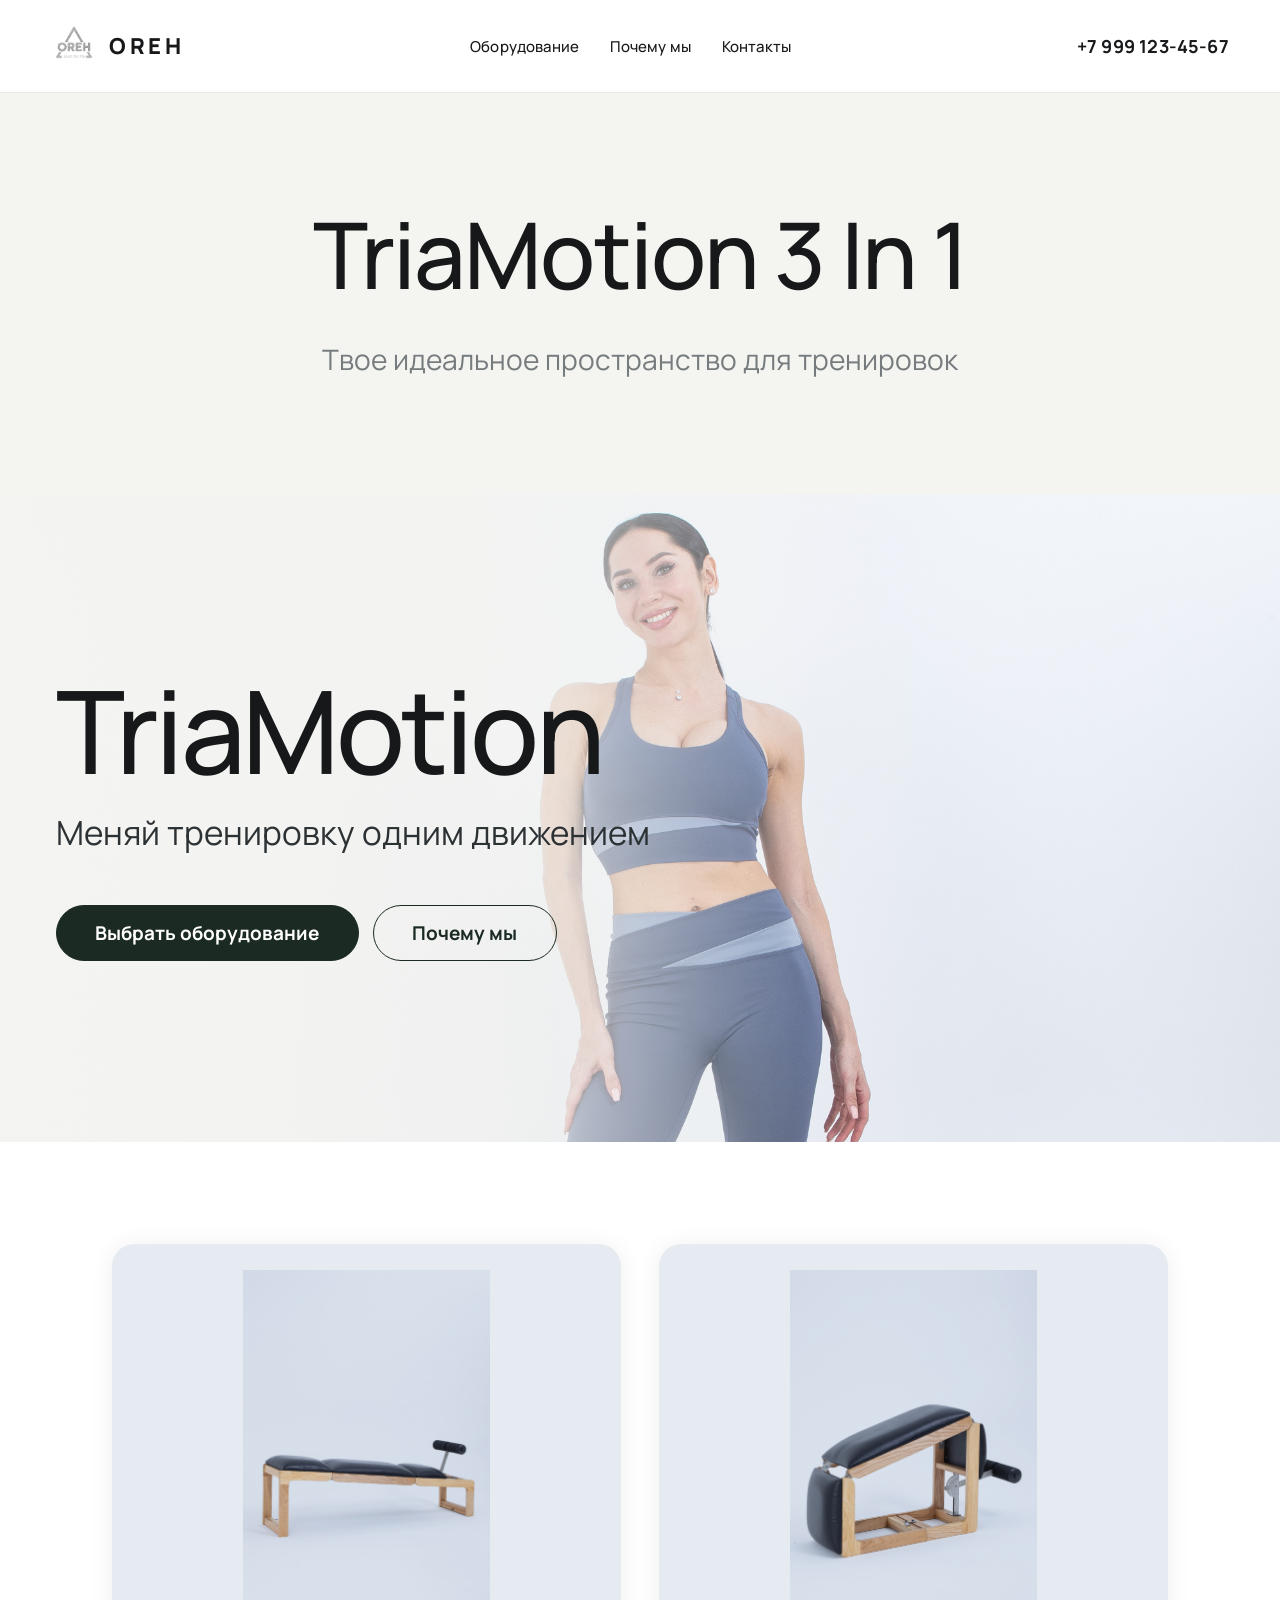
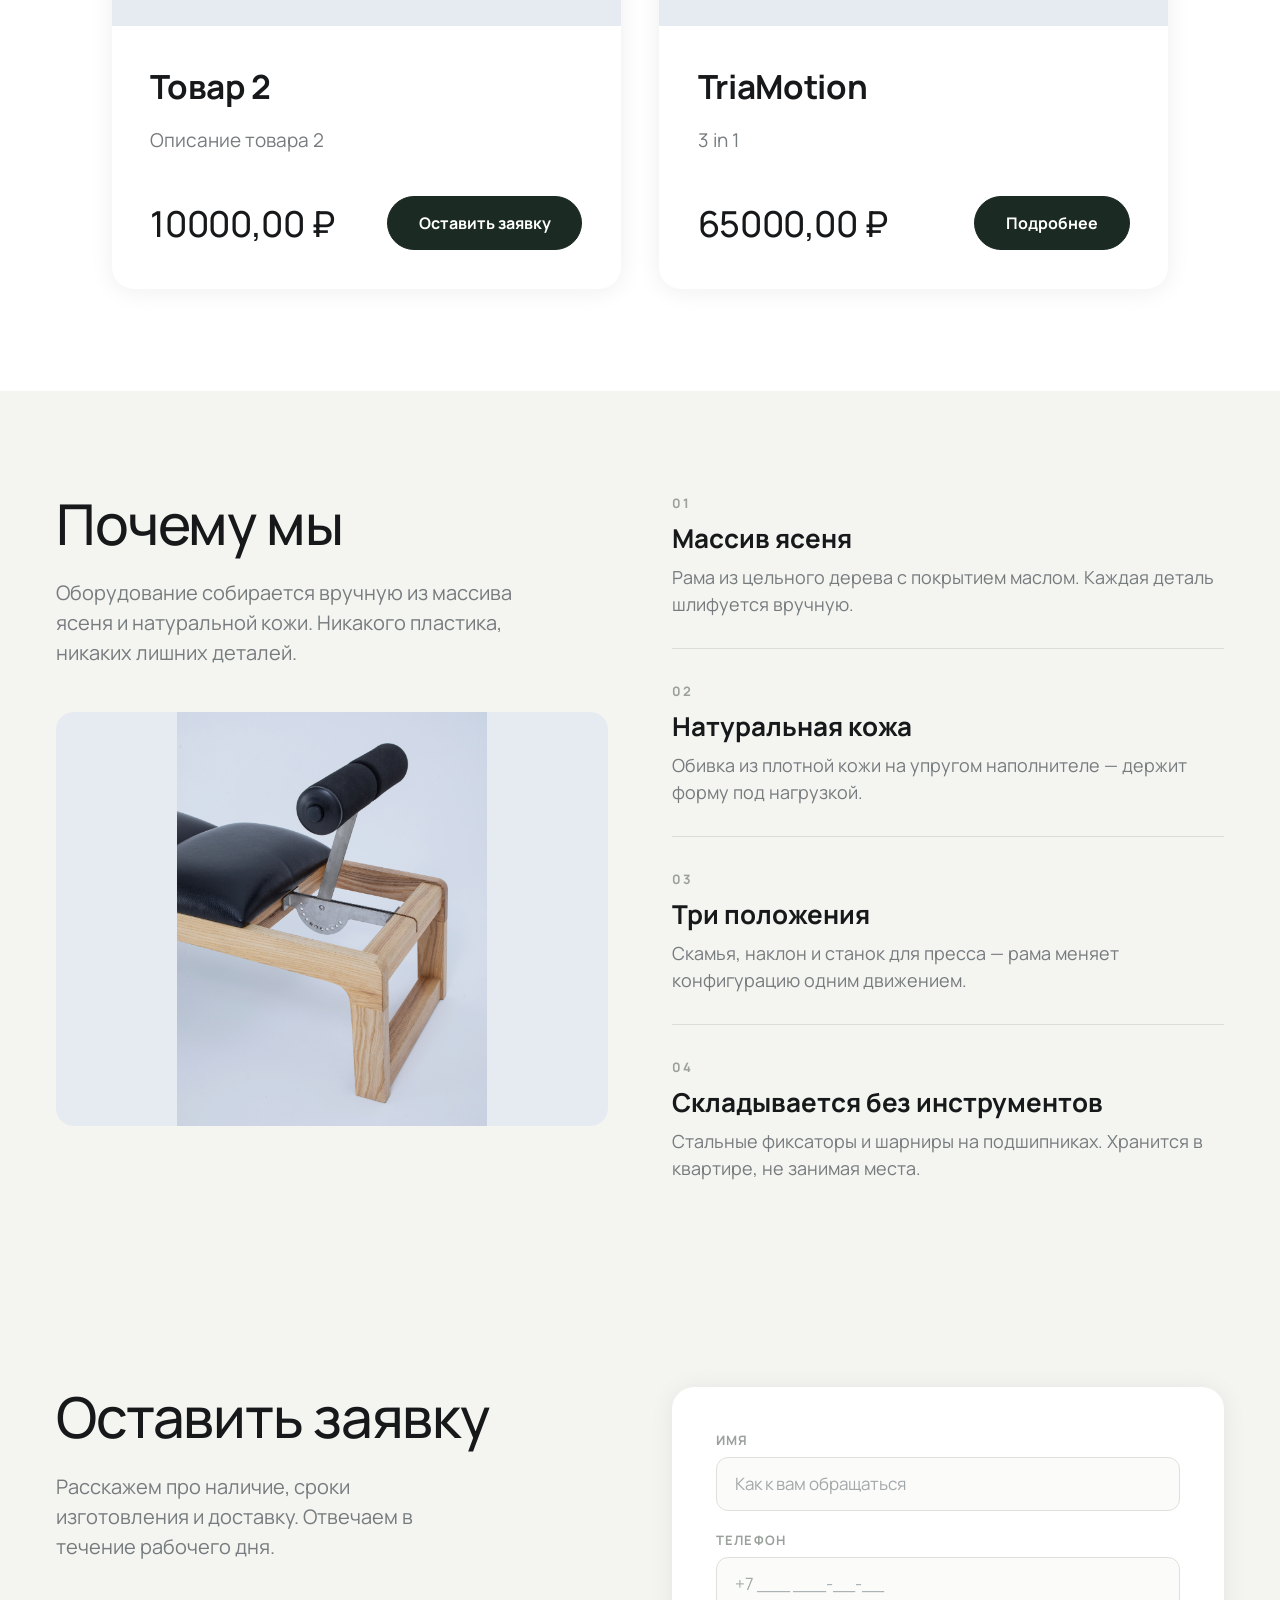
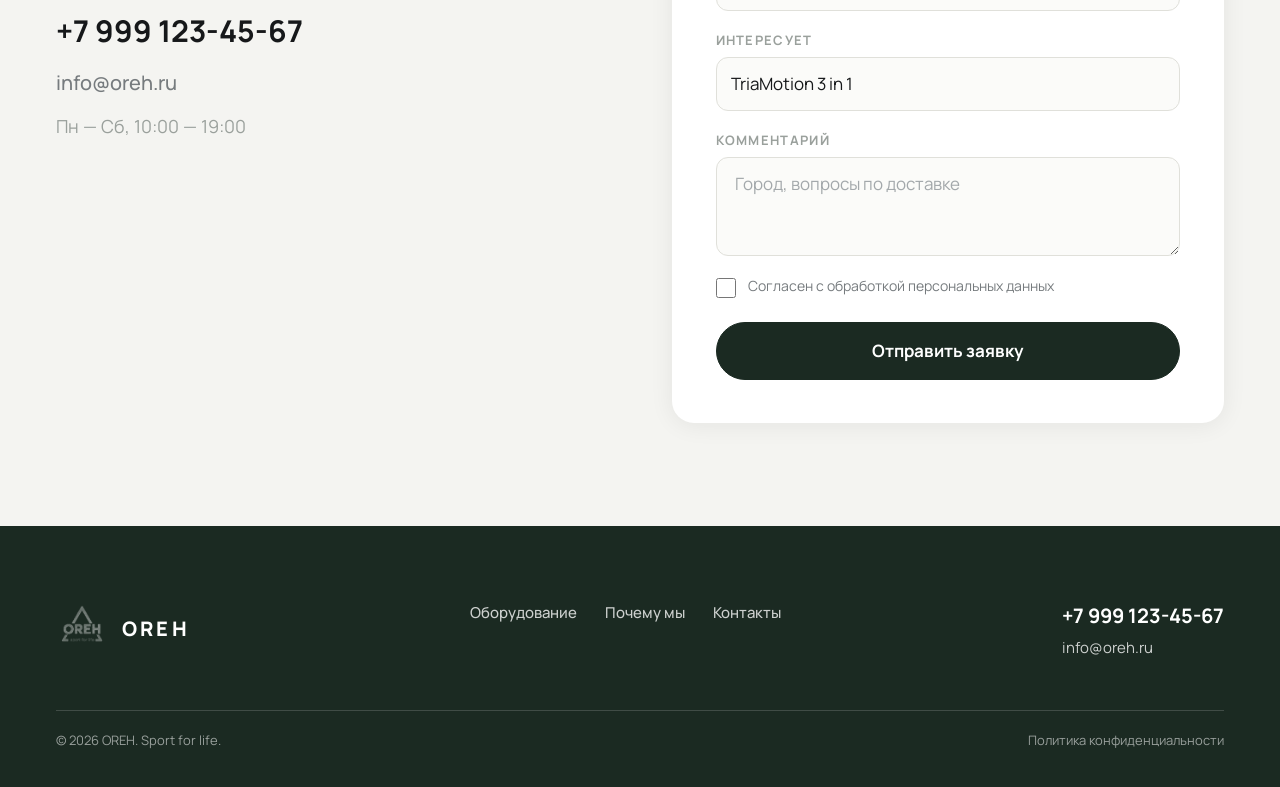
==== index.html @ 12c5b1f4 "Initial commit: OREH landing (static HTML/CSS/JS, BEM, mobile adaptive) Разбита DC-вёрстка на index." ====
<!DOCTYPE html>
<html lang="ru">
<head>
  <meta charset="utf-8" />
  <meta name="viewport" content="width=device-width, initial-scale=1" />
  <title>OREH — TriaMotion 3 in 1</title>
  <meta name="description" content="Спортивное оборудование ручной работы из массива ясеня и натуральной кожи." />

  <link rel="preconnect" href="https://fonts.googleapis.com" />
  <link rel="preconnect" href="https://fonts.gstatic.com" crossorigin />
  <link href="https://fonts.googleapis.com/css2?family=Manrope:wght@400;500;600;700;800&display=swap" rel="stylesheet" />

  <link rel="stylesheet" href="css/style.css" />
  <link rel="stylesheet" href="css/adaptive.css" />
</head>
<body>

  <header class="header">
    <div class="header__inner">
      <a href="#top" class="header__logo">
        <img src="assets/logo-dark.png" alt="OREH" class="header__logo-icon" />
        <span class="header__logo-text">OREH</span>
      </a>

      <nav class="header__nav">
        <a href="#equipment" class="header__nav-link">Оборудование</a>
        <a href="#why" class="header__nav-link">Почему мы</a>
        <a href="#contacts" class="header__nav-link">Контакты</a>
      </nav>
      <a href="tel:+79991234567" class="header__phone">+7 999 123-45-67</a>

      <div class="header__mobile-actions">
        <a href="tel:+79991234567" class="header__phone--mobile">+7 999 123-45-67</a>
        <button type="button" class="header__burger" aria-label="Меню" data-menu-open>
          <span class="header__burger-line"></span>
          <span class="header__burger-line"></span>
          <span class="header__burger-line"></span>
        </button>
      </div>
    </div>
  </header>

  <div class="mobile-menu" data-mobile-menu>
    <div class="mobile-menu__top">
      <span class="mobile-menu__logo">OREH</span>
      <button type="button" class="mobile-menu__close" aria-label="Закрыть" data-menu-close>&times;</button>
    </div>
    <nav class="mobile-menu__nav">
      <a href="#equipment" class="mobile-menu__nav-link">Оборудование</a>
      <a href="#why" class="mobile-menu__nav-link">Почему мы</a>
      <a href="#contacts" class="mobile-menu__nav-link">Контакты</a>
    </nav>
    <a href="tel:+79991234567" class="mobile-menu__phone">+7 999 123-45-67</a>
  </div>

  <section id="top" class="intro">
    <h1 class="intro__title">TriaMotion 3 In 1</h1>
    <p class="intro__subtitle">Твое идеальное пространство для тренировок</p>
  </section>

  <section class="hero">
    <div class="hero__overlay"></div>
    <div class="hero__inner">
      <div class="hero__content">
        <h2 class="hero__title">TriaMotion</h2>
        <p class="hero__subtitle">Меняй тренировку одним движением</p>
        <div class="hero__actions">
          <a href="#equipment" class="btn btn--primary">Выбрать оборудование</a>
          <a href="#why" class="btn btn--outline">Почему мы</a>
        </div>
      </div>
    </div>
  </section>

  <section id="equipment" class="catalog">
    <div class="container">
      <div class="catalog__grid">

        <article class="product-card">
          <div class="product-card__media">
            <img src="assets/tria-side.jpg" alt="Товар 2" class="product-card__image" />
          </div>
          <div class="product-card__body">
            <h3 class="product-card__title">Товар 2</h3>
            <p class="product-card__desc">Описание товара 2</p>
            <div class="product-card__footer">
              <span class="product-card__price">10000,00 ₽</span>
              <a href="#contacts" class="btn btn--primary btn--sm">Оставить заявку</a>
            </div>
          </div>
        </article>

        <article class="product-card">
          <div class="product-card__media">
            <img src="assets/detail-angle.jpg" alt="TriaMotion" class="product-card__image" />
          </div>
          <div class="product-card__body">
            <h3 class="product-card__title">TriaMotion</h3>
            <p class="product-card__desc">3 in 1</p>
            <div class="product-card__footer">
              <span class="product-card__price">65000,00 ₽</span>
              <a href="triamotion.html" class="btn btn--primary btn--sm">Подробнее</a>
            </div>
          </div>
        </article>

      </div>
    </div>
  </section>

  <section id="why" class="why">
    <div class="why__grid">
      <div>
        <h2 class="why__title">Почему мы</h2>
        <p class="why__text">Оборудование собирается вручную из массива ясеня и натуральной кожи. Никакого пластика, никаких лишних деталей.</p>
        <div class="why__image">
          <img src="assets/detail-hinge.jpg" alt="Скамья OREH" />
        </div>
      </div>
      <div class="why__list">
        <div class="why__item">
          <span class="why__item-number">01</span>
          <h3 class="why__item-title">Массив ясеня</h3>
          <p class="why__item-text">Рама из цельного дерева с покрытием маслом. Каждая деталь шлифуется вручную.</p>
        </div>
        <div class="why__item">
          <span class="why__item-number">02</span>
          <h3 class="why__item-title">Натуральная кожа</h3>
          <p class="why__item-text">Обивка из плотной кожи на упругом наполнителе — держит форму под нагрузкой.</p>
        </div>
        <div class="why__item">
          <span class="why__item-number">03</span>
          <h3 class="why__item-title">Три положения</h3>
          <p class="why__item-text">Скамья, наклон и станок для пресса — рама меняет конфигурацию одним движением.</p>
        </div>
        <div class="why__item">
          <span class="why__item-number">04</span>
          <h3 class="why__item-title">Складывается без инструментов</h3>
          <p class="why__item-text">Стальные фиксаторы и шарниры на подшипниках. Хранится в квартире, не занимая места.</p>
        </div>
      </div>
    </div>
  </section>

  <section id="contacts" class="contact">
    <div class="contact__grid">
      <div>
        <h2 class="contact__title">Оставить заявку</h2>
        <p class="contact__text">Расскажем про наличие, сроки изготовления и доставку. Отвечаем в течение рабочего дня.</p>
        <div class="contact__details">
          <a href="tel:+79991234567" class="contact__phone">+7 999 123-45-67</a>
          <a href="mailto:info@oreh.ru" class="contact__email">info@oreh.ru</a>
          <span class="contact__hours">Пн — Сб, 10:00 — 19:00</span>
        </div>
      </div>

      <div class="contact__panel">
        <div class="form-success is-hidden" data-contact-success>
          <h3 class="form-success__title">Заявка отправлена</h3>
          <p class="form-success__text">Свяжемся с вами в течение рабочего дня.</p>
          <button type="button" class="form-success__btn" data-contact-reset>Отправить ещё одну</button>
        </div>

        <form class="form" data-contact-form>
          <label class="form__field">
            <span class="form__label">ИМЯ</span>
            <input type="text" name="name" required placeholder="Как к вам обращаться" class="form__input" />
          </label>
          <label class="form__field">
            <span class="form__label">ТЕЛЕФОН</span>
            <input type="tel" name="phone" required placeholder="+7 ___ ___-__-__" class="form__input" />
          </label>
          <label class="form__field">
            <span class="form__label">ИНТЕРЕСУЕТ</span>
            <select name="product" class="form__select">
              <option>TriaMotion 3 in 1</option>
              <option>Товар 2</option>
              <option>Другое</option>
            </select>
          </label>
          <label class="form__field">
            <span class="form__label">КОММЕНТАРИЙ</span>
            <textarea name="comment" rows="3" placeholder="Город, вопросы по доставке" class="form__textarea"></textarea>
          </label>
          <label class="form__consent">
            <input type="checkbox" required class="form__checkbox" />
            <span>Согласен с обработкой персональных данных</span>
          </label>
          <button type="submit" class="form__submit">Отправить заявку</button>
        </form>
      </div>
    </div>
  </section>

  <footer class="footer">
    <div class="footer__inner">
      <div class="footer__brand">
        <img src="assets/logo-light.png" alt="OREH" class="footer__logo" />
        <span class="footer__brand-text">OREH</span>
      </div>
      <nav class="footer__nav">
        <a href="#equipment" class="footer__nav-link">Оборудование</a>
        <a href="#why" class="footer__nav-link">Почему мы</a>
        <a href="#contacts" class="footer__nav-link">Контакты</a>
      </nav>
      <div class="footer__contacts">
        <a href="tel:+79991234567" class="footer__phone">+7 999 123-45-67</a>
        <a href="mailto:info@oreh.ru" class="footer__email">info@oreh.ru</a>
      </div>
    </div>
    <div class="footer__bottom">
      <span>© 2026 OREH. Sport for life.</span>
      <span>Политика конфиденциальности</span>
    </div>
  </footer>

  <script src="js/main.js"></script>
</body>
</html>
---- css/style.css ----
/* ==========================================================================
   OREH — базовые стили (десктоп-первый, с fluid-типографикой через clamp)
   Адаптив/медиа-запросы — см. css/adaptive.css
   ========================================================================== */

:root {
  --color-bg: #ffffff;
  --color-bg-soft: #f4f4f1;
  --color-ink: #16181a;
  --color-ink-soft: #2c3134;
  --color-text: #4a4f52;
  --color-muted: #767b7e;
  --color-muted-2: #9aa09c;
  --color-border: #e8e8e4;
  --color-border-soft: #e0e0da;
  --color-border-list: #deded8;
  --color-accent: #1b2a22;
  --color-accent-hover: #2b3f34;
  --color-media-bg: #e6ebf2;
  --color-white: #ffffff;
  --font-family: 'Manrope', Helvetica, Arial, sans-serif;
  --container-max: 1440px;
  --radius-lg: 22px;
  --radius-md: 16px;
  --radius-sm: 12px;
}

/* ---------- reset / base ---------- */

*,
*::before,
*::after {
  box-sizing: border-box;
}

html {
  scroll-behavior: smooth;
}

body {
  margin: 0;
  background: var(--color-bg);
  color: var(--color-ink);
  font-family: var(--font-family);
  -webkit-font-smoothing: antialiased;
  overflow-x: hidden;
}

img {
  max-width: 100%;
}

a {
  color: var(--color-ink);
  text-decoration: none;
}

a:hover {
  color: var(--color-accent-hover);
}

input,
textarea,
button,
select {
  font: inherit;
  color: inherit;
}

::placeholder {
  color: #a3a8ab;
}

.container {
  max-width: var(--container-max);
  margin: 0 auto;
  padding-left: clamp(16px, 5vw, 56px);
  padding-right: clamp(16px, 5vw, 56px);
}

/* ---------- buttons ---------- */

.btn {
  display: inline-flex;
  align-items: center;
  justify-content: center;
  min-height: 56px;
  padding: 0 clamp(24px, 3vw, 40px);
  border-radius: 999px;
  border: 1px solid var(--color-accent);
  font-size: clamp(15px, 1.6vw, 19px);
  font-weight: 700;
  cursor: pointer;
  transition: background-color 0.2s ease, color 0.2s ease;
}

.btn--primary {
  background: var(--color-accent);
  color: var(--color-white);
}

.btn--primary:hover {
  background: var(--color-accent-hover);
  color: var(--color-white);
}

.btn--outline {
  background: transparent;
  color: var(--color-accent);
}

.btn--outline:hover {
  background: var(--color-accent);
  color: var(--color-white);
}

.btn--sm {
  min-height: 54px;
  padding: 0 clamp(22px, 2.4vw, 34px);
  font-size: 16px;
}

/* ---------- header ---------- */

.header {
  position: sticky;
  top: 0;
  z-index: 50;
  background: rgba(255, 255, 255, 0.94);
  backdrop-filter: blur(8px);
  border-bottom: 1px solid var(--color-border);
}

.header__inner {
  max-width: var(--container-max);
  margin: 0 auto;
  padding: 0 clamp(16px, 4vw, 56px);
  height: clamp(64px, 8vw, 92px);
  display: flex;
  align-items: center;
  gap: 24px;
  justify-content: space-between;
}

.header__logo {
  display: flex;
  align-items: center;
  gap: 12px;
  flex: 0 0 auto;
}

.header__logo-icon {
  width: clamp(34px, 4.4vw, 46px);
  height: auto;
  display: block;
}

.header__logo-text {
  font-size: clamp(17px, 2vw, 22px);
  font-weight: 800;
  letter-spacing: 0.16em;
}

.header__nav {
  display: flex;
  align-items: center;
  gap: clamp(18px, 2.4vw, 38px);
}

.header__nav-link {
  font-size: 15px;
  font-weight: 500;
  letter-spacing: 0.01em;
}

.header__phone {
  font-size: clamp(15px, 1.5vw, 18px);
  font-weight: 700;
  letter-spacing: 0.01em;
  white-space: nowrap;
}

.header__mobile-actions {
  display: none;
  align-items: center;
  gap: 14px;
}

.header__phone--mobile {
  font-size: 15px;
  font-weight: 700;
  white-space: nowrap;
}

.header__burger {
  width: 44px;
  height: 44px;
  border: 0;
  background: transparent;
  display: flex;
  flex-direction: column;
  justify-content: center;
  gap: 5px;
  padding: 0 8px;
  cursor: pointer;
}

.header__burger-line {
  display: block;
  height: 2px;
  background: var(--color-ink);
}

/* ---------- mobile menu (overlay) ---------- */

.mobile-menu {
  position: fixed;
  inset: 0;
  z-index: 90;
  background: var(--color-bg-soft);
  display: none;
  flex-direction: column;
  padding: 20px clamp(16px, 6vw, 40px) 40px;
}

.mobile-menu.is-open {
  display: flex;
}

.mobile-menu__top {
  display: flex;
  align-items: center;
  justify-content: space-between;
  height: 64px;
}

.mobile-menu__logo {
  font-size: 18px;
  font-weight: 800;
  letter-spacing: 0.16em;
}

.mobile-menu__close {
  width: 44px;
  height: 44px;
  border: 0;
  background: transparent;
  font-size: 30px;
  line-height: 1;
  cursor: pointer;
}

.mobile-menu__nav {
  display: flex;
  flex-direction: column;
  gap: 8px;
  margin-top: 32px;
}

.mobile-menu__nav-link {
  font-size: 30px;
  font-weight: 600;
  padding: 12px 0;
}

.mobile-menu__phone {
  margin-top: auto;
  font-size: 24px;
  font-weight: 700;
}

/* ---------- intro ---------- */

.intro {
  background: var(--color-bg-soft);
  padding: clamp(56px, 9vw, 130px) clamp(16px, 5vw, 56px) clamp(56px, 9vw, 120px);
  text-align: center;
}

.intro__title {
  margin: 0;
  font-size: clamp(38px, 7.4vw, 92px);
  font-weight: 500;
  letter-spacing: -0.02em;
  line-height: 1.02;
}

.intro__subtitle {
  margin: clamp(20px, 3vw, 40px) auto 0;
  max-width: 760px;
  font-size: clamp(16px, 2.2vw, 30px);
  font-weight: 400;
  color: var(--color-muted);
  line-height: 1.35;
  text-wrap: pretty;
}

/* ---------- hero ---------- */

.hero {
  position: relative;
  min-height: clamp(460px, 72vh, 820px);
  background-image: url('../assets/hero.jpg');
  background-size: cover;
  background-position: 50% 36%;
  display: flex;
  align-items: center;
}

.hero__overlay {
  position: absolute;
  inset: 0;
  background: linear-gradient(90deg, rgba(244, 244, 241, 0.96) 0%, rgba(244, 244, 241, 0.82) 38%, rgba(244, 244, 241, 0) 72%);
}

.hero__inner {
  position: relative;
  width: 100%;
  max-width: var(--container-max);
  margin: 0 auto;
  padding: clamp(40px, 6vw, 80px) clamp(16px, 5vw, 56px);
}

.hero__content {
  max-width: 640px;
}

.hero__title {
  margin: 0;
  font-size: clamp(44px, 9vw, 118px);
  font-weight: 500;
  letter-spacing: -0.03em;
  line-height: 0.98;
}

.hero__subtitle {
  margin: clamp(14px, 2vw, 26px) 0 0;
  font-size: clamp(17px, 2.6vw, 34px);
  font-weight: 400;
  color: var(--color-ink-soft);
  line-height: 1.25;
  text-wrap: pretty;
}

.hero__actions {
  display: flex;
  flex-wrap: wrap;
  gap: 14px;
  margin-top: clamp(28px, 4vw, 52px);
}

/* ---------- catalog ---------- */

.catalog {
  scroll-margin-top: 96px;
  background: var(--color-bg);
  padding: clamp(56px, 8vw, 120px) clamp(16px, 5vw, 56px);
}

.catalog__grid {
  display: grid;
  grid-template-columns: repeat(auto-fit, minmax(300px, 1fr));
  gap: clamp(20px, 3vw, 44px);
}

.product-card {
  background: var(--color-white);
  border-radius: var(--radius-lg);
  box-shadow: 0 2px 24px rgba(22, 24, 26, 0.07);
  overflow: hidden;
  display: flex;
  flex-direction: column;
}

.product-card__media {
  background: var(--color-media-bg);
  aspect-ratio: 4 / 3;
  flex: 0 0 auto;
  min-height: 0;
  overflow: hidden;
  display: flex;
  align-items: center;
  justify-content: center;
  padding: clamp(10px, 2vw, 26px);
}

.product-card__image {
  width: 100%;
  height: 100%;
  object-fit: contain;
  mix-blend-mode: multiply;
}

.product-card__body {
  padding: clamp(22px, 3vw, 40px);
  display: flex;
  flex-direction: column;
  gap: clamp(10px, 1.4vw, 18px);
  flex: 1;
}

.product-card__title {
  margin: 0;
  font-size: clamp(24px, 2.6vw, 34px);
  font-weight: 700;
  letter-spacing: -0.01em;
}

.product-card__desc {
  margin: 0;
  font-size: clamp(15px, 1.6vw, 19px);
  color: var(--color-muted);
}

.product-card__footer {
  display: flex;
  flex-wrap: wrap;
  align-items: center;
  justify-content: space-between;
  gap: 16px;
  margin-top: auto;
  padding-top: clamp(14px, 2vw, 26px);
}

.product-card__price {
  font-size: clamp(24px, 2.8vw, 36px);
  font-weight: 500;
  letter-spacing: -0.01em;
  white-space: nowrap;
}

/* ---------- why ---------- */

.why {
  scroll-margin-top: 96px;
  background: var(--color-bg-soft);
  padding: clamp(56px, 8vw, 120px) clamp(16px, 5vw, 56px);
}

.why__grid {
  max-width: var(--container-max);
  margin: 0 auto;
  display: grid;
  grid-template-columns: repeat(auto-fit, minmax(320px, 1fr));
  gap: clamp(32px, 5vw, 80px);
  align-items: start;
}

.why__title {
  margin: 0;
  font-size: clamp(30px, 4.4vw, 58px);
  font-weight: 500;
  letter-spacing: -0.02em;
  line-height: 1.05;
}

.why__text {
  margin: clamp(16px, 2vw, 28px) 0 0;
  max-width: 460px;
  font-size: clamp(16px, 1.8vw, 20px);
  color: var(--color-muted);
  line-height: 1.5;
  text-wrap: pretty;
}

.why__image {
  margin-top: clamp(28px, 4vw, 44px);
  border-radius: 18px;
  overflow: hidden;
  background: var(--color-media-bg);
  aspect-ratio: 4 / 3;
}

.why__image img {
  width: 100%;
  height: 100%;
  object-fit: contain;
  display: block;
  mix-blend-mode: multiply;
}

.why__list {
  display: grid;
  gap: clamp(20px, 2.6vw, 34px);
}

.why__item {
  display: grid;
  gap: 8px;
  padding-bottom: clamp(18px, 2.4vw, 30px);
  border-bottom: 1px solid var(--color-border-list);
}

.why__item:last-child {
  padding-bottom: 0;
  border-bottom: 0;
}

.why__item-number {
  font-size: 13px;
  font-weight: 700;
  letter-spacing: 0.14em;
  color: var(--color-muted-2);
}

.why__item-title {
  margin: 0;
  font-size: clamp(20px, 2.2vw, 26px);
  font-weight: 700;
}

.why__item-text {
  margin: 0;
  font-size: clamp(15px, 1.6vw, 18px);
  color: var(--color-muted);
  line-height: 1.5;
}

/* ---------- contact ---------- */

.contact {
  scroll-margin-top: 96px;
  background: var(--color-bg-soft);
  padding: clamp(56px, 8vw, 120px) clamp(16px, 5vw, 56px);
}

.contact__grid {
  max-width: var(--container-max);
  margin: 0 auto;
  display: grid;
  grid-template-columns: repeat(auto-fit, minmax(320px, 1fr));
  gap: clamp(32px, 5vw, 90px);
  align-items: start;
}

.contact__title {
  margin: 0;
  font-size: clamp(30px, 4.4vw, 58px);
  font-weight: 500;
  letter-spacing: -0.02em;
  line-height: 1.05;
}

.contact__text {
  margin: clamp(16px, 2vw, 28px) 0 0;
  max-width: 420px;
  font-size: clamp(16px, 1.8vw, 20px);
  color: var(--color-muted);
  line-height: 1.5;
  text-wrap: pretty;
}

.contact__details {
  margin-top: clamp(28px, 4vw, 48px);
  display: grid;
  gap: 18px;
}

.contact__phone {
  font-size: clamp(22px, 2.6vw, 30px);
  font-weight: 700;
}

.contact__email {
  font-size: clamp(16px, 1.8vw, 20px);
  font-weight: 500;
  color: var(--color-muted);
}

.contact__hours {
  font-size: clamp(15px, 1.6vw, 18px);
  color: var(--color-muted-2);
}

.contact__panel {
  background: var(--color-white);
  border-radius: var(--radius-lg);
  box-shadow: 0 2px 24px rgba(22, 24, 26, 0.07);
  padding: clamp(22px, 3.4vw, 48px);
}

.is-hidden {
  display: none !important;
}

/* ---------- form ---------- */

.form {
  display: grid;
  gap: clamp(14px, 1.8vw, 20px);
}

.form__field {
  display: grid;
  gap: 8px;
}

.form__label {
  font-size: 13px;
  font-weight: 700;
  letter-spacing: 0.1em;
  color: var(--color-muted-2);
}

.form__input,
.form__select,
.form__textarea {
  min-height: 54px;
  padding: 0 18px;
  border: 1px solid var(--color-border-soft);
  border-radius: var(--radius-sm);
  background: #fbfbf9;
  font-size: 17px;
  outline: none;
  transition: border-color 0.2s ease, background-color 0.2s ease;
}

.form__input:focus,
.form__select:focus,
.form__textarea:focus {
  border-color: var(--color-accent);
  background: var(--color-white);
}

.form__select {
  padding: 0 14px;
  appearance: none;
}

.form__textarea {
  min-height: 0;
  padding: 14px 18px;
  resize: vertical;
  font-family: inherit;
}

.form__consent {
  display: flex;
  align-items: flex-start;
  gap: 12px;
  font-size: 14px;
  color: var(--color-muted);
  line-height: 1.45;
  cursor: pointer;
}

.form__checkbox {
  width: 20px;
  height: 20px;
  margin: 2px 0 0;
  accent-color: var(--color-accent);
  flex: 0 0 auto;
}

.form__submit {
  min-height: 58px;
  margin-top: 4px;
  border-radius: 999px;
  border: 1px solid var(--color-accent);
  background: var(--color-accent);
  color: var(--color-white);
  font-size: 17px;
  font-weight: 700;
  cursor: pointer;
  transition: background-color 0.2s ease;
}

.form__submit:hover {
  background: var(--color-accent-hover);
}

.form-success {
  display: grid;
  gap: 14px;
  padding: clamp(20px, 4vw, 48px) 0;
  text-align: center;
}

.form-success__title {
  margin: 0;
  font-size: clamp(22px, 2.6vw, 30px);
  font-weight: 700;
}

.form-success__text {
  margin: 0;
  font-size: 17px;
  color: var(--color-muted);
}

.form-success__btn {
  justify-self: center;
  margin-top: 8px;
  min-height: 50px;
  padding: 0 28px;
  border-radius: 999px;
  border: 1px solid var(--color-accent);
  background: transparent;
  font-weight: 700;
  cursor: pointer;
}

/* ---------- footer ---------- */

.footer {
  background: var(--color-accent);
  color: var(--color-white);
  padding: clamp(44px, 6vw, 80px) clamp(16px, 5vw, 56px) clamp(28px, 3vw, 44px);
}

.footer__inner {
  max-width: var(--container-max);
  margin: 0 auto;
  display: flex;
  flex-wrap: wrap;
  gap: clamp(28px, 5vw, 80px);
  justify-content: space-between;
  align-items: flex-start;
}

.footer__brand {
  display: flex;
  align-items: center;
  gap: 14px;
}

.footer__logo {
  width: 52px;
  height: auto;
  display: block;
}

.footer__brand-text {
  font-size: 20px;
  font-weight: 800;
  letter-spacing: 0.16em;
}

.footer__nav {
  display: flex;
  flex-wrap: wrap;
  gap: 14px 28px;
}

.footer__nav-link {
  color: rgba(255, 255, 255, 0.78);
  font-size: 15px;
  font-weight: 500;
}

.footer__nav-link:hover {
  color: var(--color-white);
}

.footer__contacts {
  display: grid;
  gap: 8px;
}

.footer__phone {
  color: var(--color-white);
  font-size: 20px;
  font-weight: 700;
}

.footer__phone:hover {
  color: var(--color-white);
}

.footer__email {
  color: rgba(255, 255, 255, 0.78);
  font-size: 15px;
}

.footer__email:hover {
  color: var(--color-white);
}

.footer__bottom {
  max-width: var(--container-max);
  margin: clamp(32px, 4vw, 56px) auto 0;
  padding-top: 20px;
  border-top: 1px solid rgba(255, 255, 255, 0.16);
  display: flex;
  flex-wrap: wrap;
  gap: 12px 24px;
  justify-content: space-between;
  font-size: 13px;
  color: rgba(255, 255, 255, 0.55);
}

/* ---------- breadcrumbs (product page) ---------- */

.breadcrumbs {
  max-width: var(--container-max);
  margin: 0 auto;
  padding: clamp(16px, 2.4vw, 28px) clamp(16px, 5vw, 56px) 0;
  font-size: 14px;
  color: var(--color-muted-2);
  display: flex;
  flex-wrap: wrap;
  gap: 8px;
}

.breadcrumbs__link {
  color: var(--color-muted-2);
}

.breadcrumbs__current {
  color: var(--color-ink);
}

/* ---------- product page ---------- */

.product-section {
  max-width: var(--container-max);
  margin: 0 auto;
  padding: clamp(24px, 4vw, 56px) clamp(16px, 5vw, 56px) clamp(48px, 7vw, 100px);
  display: grid;
  grid-template-columns: repeat(auto-fit, minmax(340px, 1fr));
  gap: clamp(28px, 4.4vw, 72px);
  align-items: start;
}

.gallery {
  display: grid;
  gap: 14px;
}

.gallery__main {
  position: relative;
  background: var(--color-media-bg);
  border-radius: var(--radius-lg);
  overflow: hidden;
  aspect-ratio: 1 / 1;
  padding: clamp(10px, 2vw, 28px);
}

.gallery__image {
  width: 100%;
  height: 100%;
  object-fit: contain;
  mix-blend-mode: multiply;
  display: none;
}

.gallery__image.is-active {
  display: block;
}

.gallery__thumbs {
  display: grid;
  grid-template-columns: repeat(auto-fit, minmax(84px, 1fr));
  gap: 10px;
}

.gallery__thumb {
  position: relative;
  border: 0;
  padding: 0;
  background: var(--color-media-bg);
  border-radius: var(--radius-sm);
  overflow: hidden;
  aspect-ratio: 1 / 1;
  cursor: pointer;
}

.gallery__thumb-image {
  width: 100%;
  height: 100%;
  object-fit: cover;
  display: block;
  mix-blend-mode: multiply;
}

.gallery__thumb-ring {
  position: absolute;
  inset: 0;
  border: 2px solid var(--color-accent);
  border-radius: var(--radius-sm);
  display: none;
}

.gallery__thumb.is-active .gallery__thumb-ring {
  display: block;
}

.product {
  /* wrapper for product info column */
}

.product__title {
  margin: 0;
  font-size: clamp(32px, 4.6vw, 58px);
  font-weight: 500;
  letter-spacing: -0.02em;
  line-height: 1.04;
}

.product__subtitle {
  margin: 12px 0 0;
  font-size: clamp(17px, 2vw, 22px);
  color: var(--color-muted);
}

.product__price {
  margin: clamp(22px, 3vw, 34px) 0;
  font-size: clamp(30px, 3.6vw, 44px);
  font-weight: 500;
  letter-spacing: -0.01em;
}

.product__description {
  margin: 0;
  max-width: 520px;
  font-size: clamp(16px, 1.8vw, 19px);
  color: var(--color-text);
  line-height: 1.55;
  text-wrap: pretty;
}

.product__actions {
  display: flex;
  flex-wrap: wrap;
  gap: 14px;
  margin-top: clamp(26px, 3.6vw, 40px);
}

.product__specs {
  margin-top: clamp(30px, 4vw, 46px);
  border-top: 1px solid var(--color-border);
}

.product__spec-row {
  display: flex;
  justify-content: space-between;
  gap: 20px;
  padding: 15px 0;
  border-bottom: 1px solid var(--color-border);
  font-size: 16px;
}

.product__spec-label {
  color: var(--color-muted-2);
}

.product__spec-value {
  font-weight: 600;
  text-align: right;
}

/* ---------- about (description section on product page) ---------- */

.about {
  background: var(--color-bg-soft);
  padding: clamp(48px, 7vw, 110px) clamp(16px, 5vw, 56px);
}

.about__grid {
  max-width: var(--container-max);
  margin: 0 auto;
  display: grid;
  grid-template-columns: repeat(auto-fit, minmax(320px, 1fr));
  gap: clamp(28px, 5vw, 80px);
  align-items: start;
}

.about__title {
  margin: 0;
  font-size: clamp(28px, 3.8vw, 48px);
  font-weight: 500;
  letter-spacing: -0.02em;
  line-height: 1.06;
}

.about__text {
  margin: clamp(18px, 2.4vw, 30px) 0 0;
  font-size: clamp(16px, 1.8vw, 19px);
  color: var(--color-text);
  line-height: 1.6;
  text-wrap: pretty;
}

.about__text + .about__text {
  margin-top: 18px;
}

.about__gallery {
  display: grid;
  grid-template-columns: repeat(auto-fit, minmax(180px, 1fr));
  gap: clamp(10px, 1.4vw, 18px);
}

.about__gallery-item {
  background: var(--color-media-bg);
  border-radius: var(--radius-md);
  overflow: hidden;
  aspect-ratio: 3 / 4;
}

.about__gallery-item img {
  width: 100%;
  height: 100%;
  object-fit: cover;
  display: block;
}

/* ---------- cta (product page) ---------- */

.cta {
  background: var(--color-bg);
  padding: clamp(48px, 7vw, 100px) clamp(16px, 5vw, 56px);
}

.cta__inner {
  max-width: var(--container-max);
  margin: 0 auto;
  display: flex;
  flex-wrap: wrap;
  align-items: center;
  justify-content: space-between;
  gap: 24px;
}

.cta__title {
  margin: 0;
  font-size: clamp(24px, 3vw, 38px);
  font-weight: 500;
  letter-spacing: -0.02em;
}

.cta__text {
  margin: 12px 0 0;
  font-size: clamp(15px, 1.7vw, 19px);
  color: var(--color-muted);
}
---- css/adaptive.css ----
/* ==========================================================================
   OREH — адаптив
   Брейкпоинты: 1200 / 979 (переключение навигации) / 680 / 480 / 360
   Основная типографика/отступы уже фluid (clamp) в style.css — здесь только
   структурные и UX-правки под конкретные размеры экрана.
   ========================================================================== */

/* ---------- ≤1200px: чуть плотнее контентные секции ---------- */

@media (max-width: 1200px) {
  .hero__content {
    max-width: 560px;
  }
}

/* ---------- ≤979px: мобильная навигация вместо десктопной ---------- */

@media (max-width: 979px) {
  .header__nav,
  .header__phone {
    display: none;
  }

  .header__mobile-actions {
    display: flex;
  }

  .hero {
    min-height: clamp(420px, 62vh, 620px);
  }

  .hero__content {
    max-width: 520px;
  }

  .catalog__grid,
  .why__grid,
  .contact__grid,
  .about__grid,
  .product-section {
    row-gap: clamp(28px, 5vw, 48px);
  }
}

/* ---------- ≥980px: скрываем мобильный блок и оверлей меню ---------- */

@media (min-width: 980px) {
  .mobile-menu {
    display: none !important;
  }
}

/* ---------- ≤680px: планшет/крупный телефон ---------- */

@media (max-width: 680px) {
  .header__inner {
    gap: 12px;
  }

  .hero__actions,
  .product-card__footer,
  .product__actions {
    flex-direction: column;
    align-items: stretch;
  }

  .hero__actions .btn,
  .product__actions .btn {
    width: 100%;
  }

  .product-card__footer {
    align-items: stretch;
  }

  .product-card__price {
    text-align: center;
  }

  .footer__inner {
    flex-direction: column;
    gap: 28px;
  }

  .footer__bottom {
    flex-direction: column;
    gap: 8px;
  }

  .cta__inner {
    flex-direction: column;
    align-items: flex-start;
  }

  .cta__inner .btn {
    width: 100%;
  }

  .breadcrumbs {
    font-size: 13px;
  }
}

/* ---------- ≤480px: телефон ---------- */

@media (max-width: 480px) {
  .intro {
    padding-left: 16px;
    padding-right: 16px;
  }

  .hero {
    min-height: clamp(380px, 56vh, 520px);
    align-items: flex-end;
  }

  .hero__overlay {
    background: linear-gradient(180deg, rgba(244, 244, 241, 0.55) 0%, rgba(244, 244, 241, 0.97) 62%, rgba(244, 244, 241, 0.99) 100%);
  }

  .hero__inner {
    padding-bottom: 32px;
  }

  .hero__content {
    max-width: none;
  }

  .why__item {
    padding-bottom: 20px;
  }

  .contact__panel {
    padding: 22px 18px;
  }

  .gallery__thumbs {
    grid-template-columns: repeat(4, 1fr);
  }
}

/* ---------- ≤360px: совсем маленькие экраны ---------- */

@media (max-width: 360px) {
  .header__phone--mobile {
    display: none;
  }

  .header__mobile-actions {
    gap: 8px;
  }

  .mobile-menu__nav-link {
    font-size: 24px;
  }

  .mobile-menu__phone {
    font-size: 20px;
  }

  .gallery__thumbs {
    grid-template-columns: repeat(3, 1fr);
  }
}
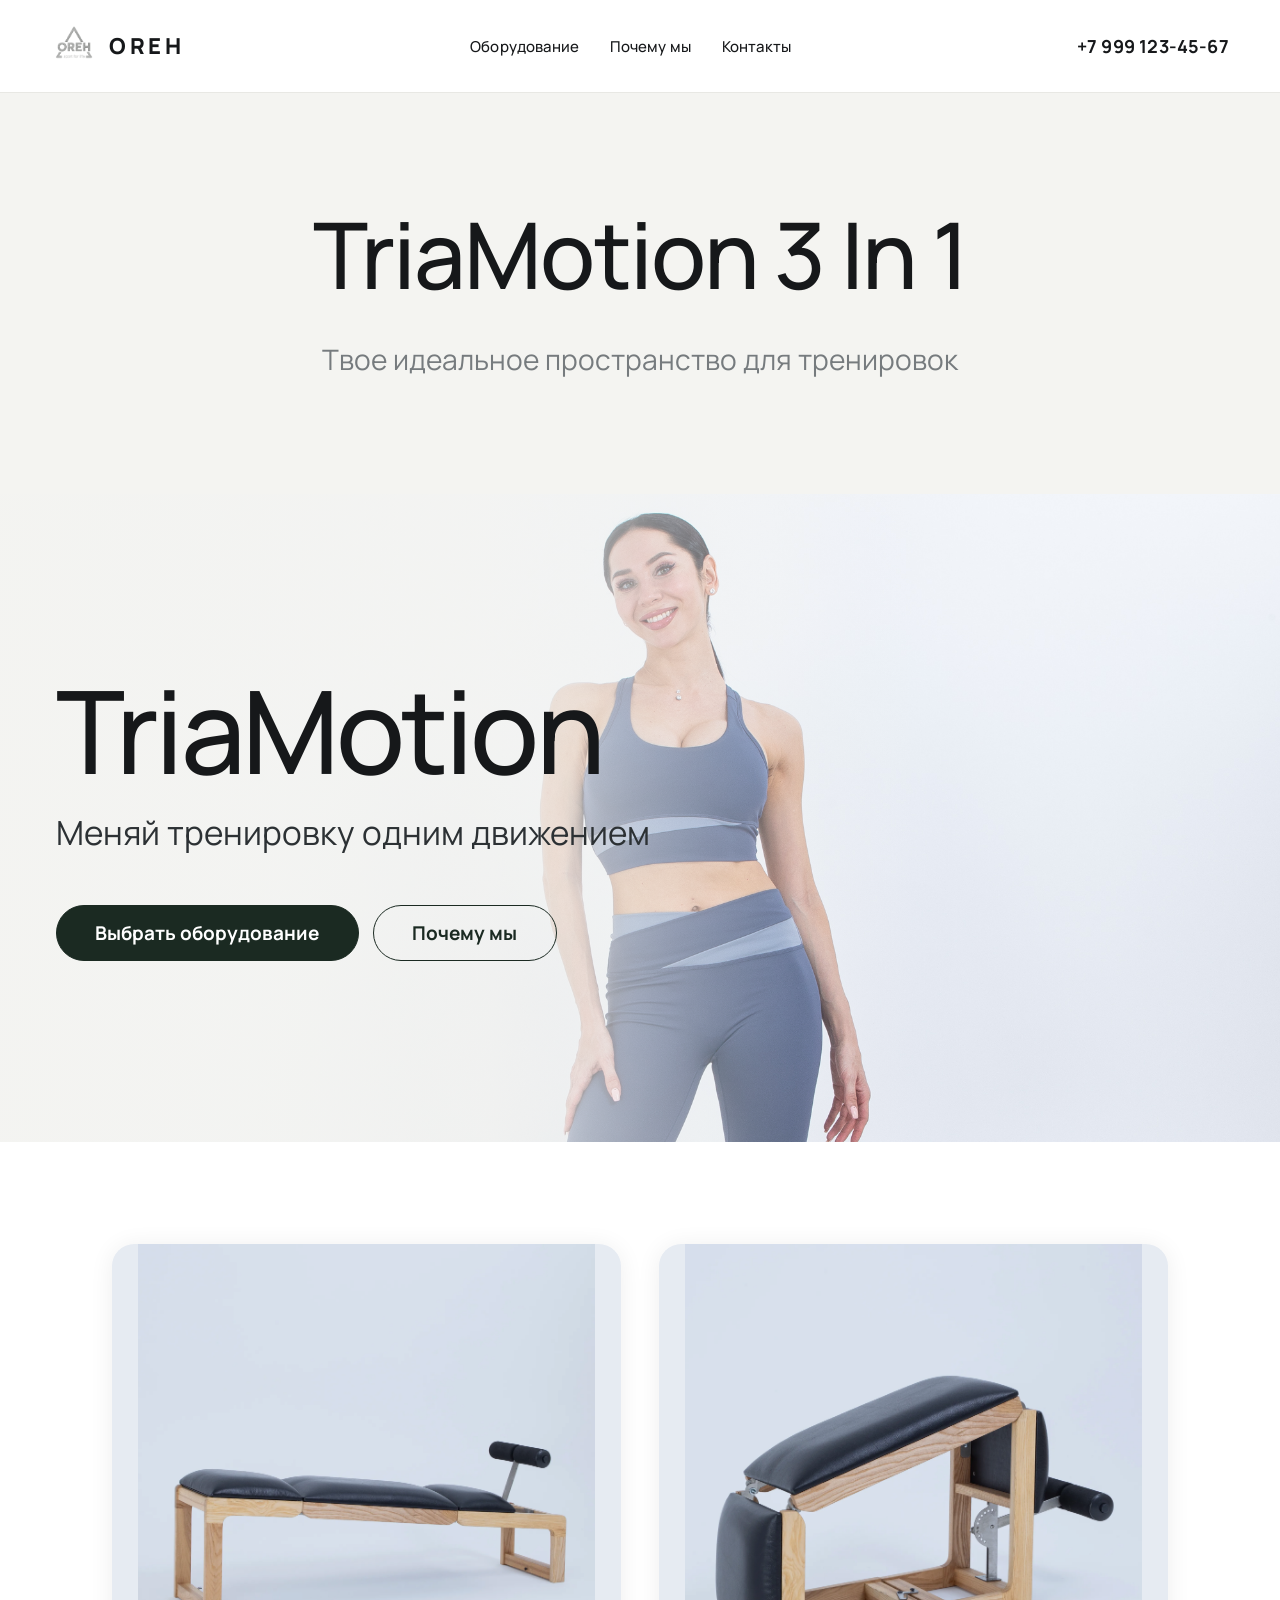
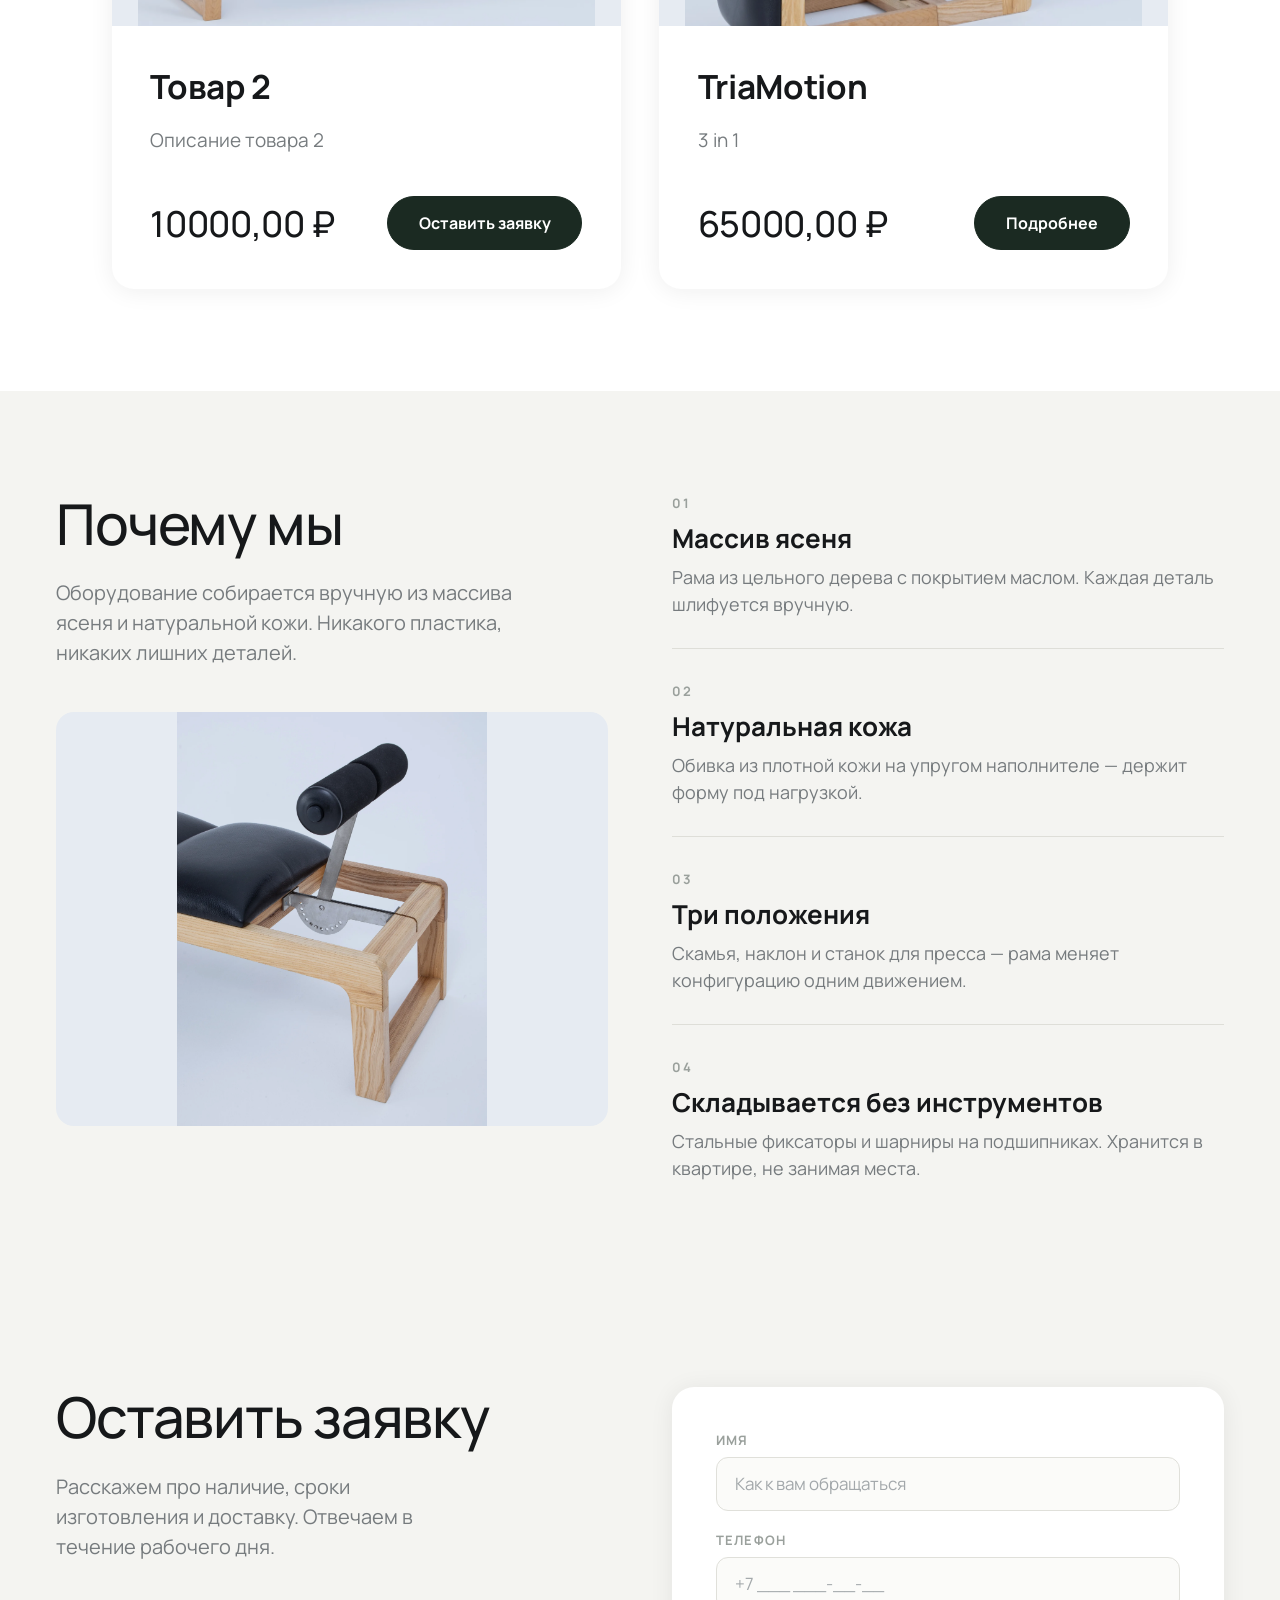
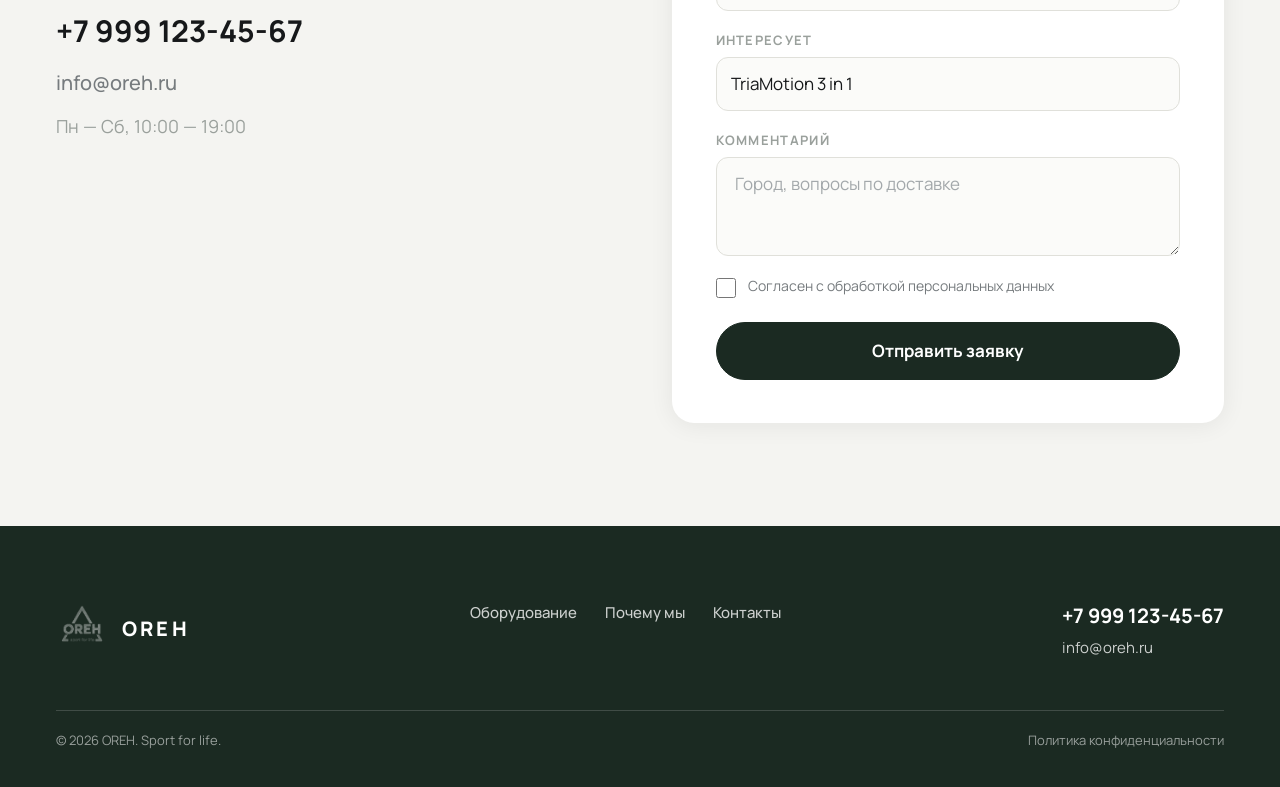
==== commit 366da97b: "WebP + lazy-loading, модульный JS, мобильный адаптив и тема WordPress - css/adaptive.css: точечный м" ====
--- a/index.html
+++ b/index.html
@@ -18,7 +18,10 @@
   <header class="header">
     <div class="header__inner">
       <a href="#top" class="header__logo">
-        <img src="assets/logo-dark.png" alt="OREH" class="header__logo-icon" />
+        <picture>
+          <source srcset="assets/logo-dark.webp" type="image/webp" />
+          <img src="assets/logo-dark.png" alt="OREH" class="header__logo-icon" />
+        </picture>
         <span class="header__logo-text">OREH</span>
       </a>
 
@@ -78,7 +81,10 @@
 
         <article class="product-card">
           <div class="product-card__media">
-            <img src="assets/tria-side.jpg" alt="Товар 2" class="product-card__image" />
+            <picture>
+              <source srcset="assets/tria-side.webp" type="image/webp" />
+              <img src="assets/tria-side.jpg" alt="Товар 2" class="product-card__image" loading="lazy" />
+            </picture>
           </div>
           <div class="product-card__body">
             <h3 class="product-card__title">Товар 2</h3>
@@ -92,7 +98,10 @@
 
         <article class="product-card">
           <div class="product-card__media">
-            <img src="assets/detail-angle.jpg" alt="TriaMotion" class="product-card__image" />
+            <picture>
+              <source srcset="assets/detail-angle.webp" type="image/webp" />
+              <img src="assets/detail-angle.jpg" alt="TriaMotion" class="product-card__image" loading="lazy" />
+            </picture>
           </div>
           <div class="product-card__body">
             <h3 class="product-card__title">TriaMotion</h3>
@@ -114,7 +123,10 @@
         <h2 class="why__title">Почему мы</h2>
         <p class="why__text">Оборудование собирается вручную из массива ясеня и натуральной кожи. Никакого пластика, никаких лишних деталей.</p>
         <div class="why__image">
-          <img src="assets/detail-hinge.jpg" alt="Скамья OREH" />
+          <picture>
+            <source srcset="assets/detail-hinge.webp" type="image/webp" />
+            <img src="assets/detail-hinge.jpg" alt="Скамья OREH" loading="lazy" />
+          </picture>
         </div>
       </div>
       <div class="why__list">
@@ -195,7 +207,10 @@
   <footer class="footer">
     <div class="footer__inner">
       <div class="footer__brand">
-        <img src="assets/logo-light.png" alt="OREH" class="footer__logo" />
+        <picture>
+          <source srcset="assets/logo-light.webp" type="image/webp" />
+          <img src="assets/logo-light.png" alt="OREH" class="footer__logo" loading="lazy" />
+        </picture>
         <span class="footer__brand-text">OREH</span>
       </div>
       <nav class="footer__nav">
@@ -214,6 +229,6 @@
     </div>
   </footer>
 
-  <script src="js/main.js"></script>
+  <script type="module" src="js/main.js"></script>
 </body>
 </html>
